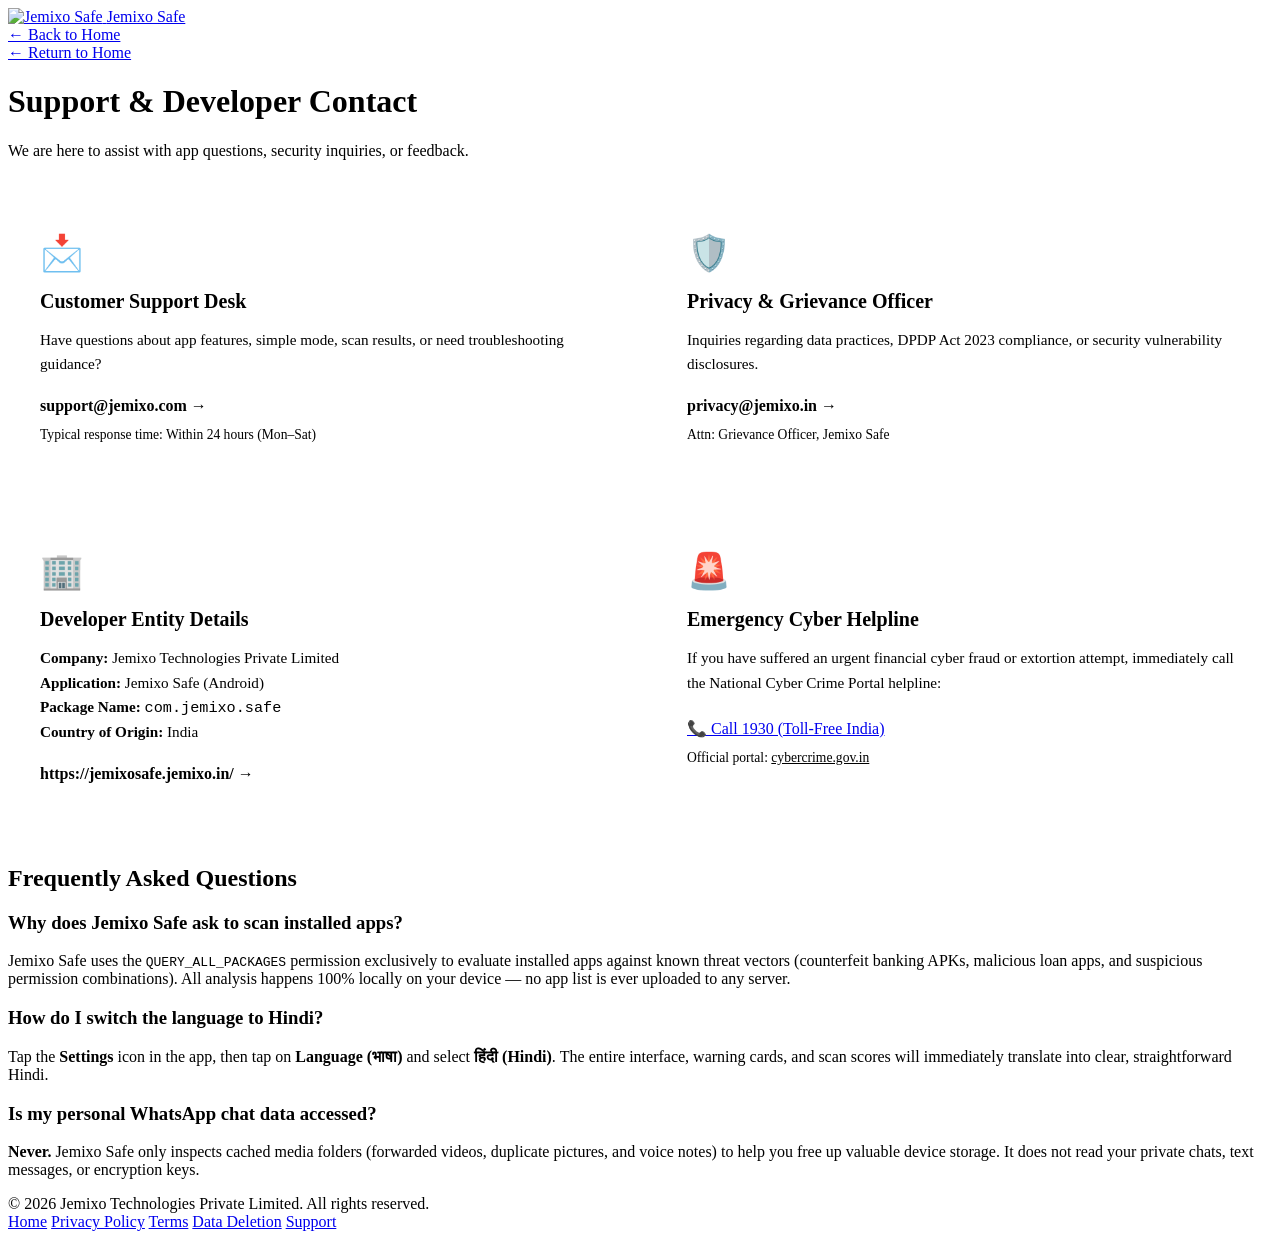
==== web_landing/contact.html @ 4de8e536 "feat: Hindi localization, app branding, WhatsApp cleaner fixes, Play Store assets and landing page" ====
<!DOCTYPE html>
<html lang="en">
<head>
  <meta charset="UTF-8">
  <meta name="viewport" content="width=device-width, initial-scale=1.0">
  <title>Contact & Developer Support — Jemixo Safe</title>
  <meta name="description" content="Get help, report bugs, or contact the Jemixo Safe security team. Official developer contact for Google Play Store and customer support.">
  <link rel="icon" type="image/png" href="/images/appicon.png">
  <link rel="stylesheet" href="/styles.css">
  <style>
    .contact-grid {
      display: grid;
      grid-template-columns: 1fr 1fr;
      gap: 30px;
      margin-top: 40px;
    }
    .contact-card {
      background: var(--bg-card);
      border: 1px solid var(--border-color);
      border-radius: var(--radius-lg);
      padding: 32px;
      transition: transform 0.2s ease, border-color 0.2s ease;
    }
    .contact-card:hover {
      border-color: var(--emerald-500);
      transform: translateY(-2px);
    }
    .contact-card-icon {
      font-size: 2.2rem;
      margin-bottom: 16px;
      display: inline-block;
    }
    .contact-card-title {
      font-size: 1.25rem;
      font-weight: 700;
      color: var(--text-primary);
      margin-bottom: 8px;
    }
    .contact-card-desc {
      color: var(--text-secondary);
      font-size: 0.95rem;
      line-height: 1.6;
      margin-bottom: 20px;
    }
    .contact-card-link {
      display: inline-flex;
      align-items: center;
      gap: 8px;
      color: var(--emerald-400);
      font-weight: 600;
      text-decoration: none;
      word-break: break-all;
    }
    .contact-card-link:hover {
      text-decoration: underline;
    }
    .support-faq {
      margin-top: 50px;
    }
    @media (max-width: 768px) {
      .contact-grid {
        grid-template-columns: 1fr;
      }
    }
  </style>
</head>
<body>

  <nav class="navbar">
    <div class="container nav-wrapper">
      <a href="/" class="brand">
        <img src="/images/appicon.png" alt="Jemixo Safe" class="brand-icon">
        <span class="brand-text">Jemixo Safe</span>
      </a>
      <div class="nav-actions">
        <a href="/" class="btn btn-outline btn-sm">&larr; Back to Home</a>
      </div>
    </div>
  </nav>

  <main class="legal-page">
    <div class="container">
      <div class="legal-header">
        <a href="/" class="legal-back-btn">&larr; Return to Home</a>
        <h1 class="legal-title">Support & Developer Contact</h1>
        <p class="legal-meta">We are here to assist with app questions, security inquiries, or feedback.</p>
      </div>

      <div class="contact-grid">
        <div class="contact-card">
          <div class="contact-card-icon">📩</div>
          <div class="contact-card-title">Customer Support Desk</div>
          <p class="contact-card-desc">Have questions about app features, simple mode, scan results, or need troubleshooting guidance?</p>
          <a href="mailto:support@jemixo.com" class="contact-card-link">
            support@jemixo.com &rarr;
          </a>
          <p style="margin-top:12px; font-size:0.85rem; color:var(--text-muted);">Typical response time: Within 24 hours (Mon–Sat)</p>
        </div>

        <div class="contact-card">
          <div class="contact-card-icon">🛡️</div>
          <div class="contact-card-title">Privacy & Grievance Officer</div>
          <p class="contact-card-desc">Inquiries regarding data practices, DPDP Act 2023 compliance, or security vulnerability disclosures.</p>
          <a href="mailto:privacy@jemixo.in" class="contact-card-link">
            privacy@jemixo.in &rarr;
          </a>
          <p style="margin-top:12px; font-size:0.85rem; color:var(--text-muted);">Attn: Grievance Officer, Jemixo Safe</p>
        </div>

        <div class="contact-card">
          <div class="contact-card-icon">🏢</div>
          <div class="contact-card-title">Developer Entity Details</div>
          <p class="contact-card-desc">
            <strong>Company:</strong> Jemixo Technologies Private Limited<br>
            <strong>Application:</strong> Jemixo Safe (Android)<br>
            <strong>Package Name:</strong> <code>com.jemixo.safe</code><br>
            <strong>Country of Origin:</strong> India
          </p>
          <a href="https://jemixosafe.jemixo.in/" class="contact-card-link">
            https://jemixosafe.jemixo.in/ &rarr;
          </a>
        </div>

        <div class="contact-card" style="border-color:rgba(239, 68, 68, 0.3);">
          <div class="contact-card-icon">🚨</div>
          <div class="contact-card-title">Emergency Cyber Helpline</div>
          <p class="contact-card-desc">
            If you have suffered an urgent financial cyber fraud or extortion attempt, immediately call the National Cyber Crime Portal helpline:
          </p>
          <a href="tel:1930" class="btn btn-primary btn-sm" style="display:inline-block; margin-top:4px;">
            📞 Call 1930 (Toll-Free India)
          </a>
          <p style="margin-top:12px; font-size:0.85rem; color:var(--text-muted);">Official portal: <a href="https://cybercrime.gov.in" target="_blank" rel="noopener" style="color:var(--emerald-400);">cybercrime.gov.in</a></p>
        </div>
      </div>

      <div class="legal-content support-faq">
        <h2>Frequently Asked Questions</h2>
        
        <h3>Why does Jemixo Safe ask to scan installed apps?</h3>
        <p>
          Jemixo Safe uses the <code>QUERY_ALL_PACKAGES</code> permission exclusively to evaluate installed apps against known threat vectors (counterfeit banking APKs, malicious loan apps, and suspicious permission combinations). All analysis happens 100% locally on your device — no app list is ever uploaded to any server.
        </p>

        <h3>How do I switch the language to Hindi?</h3>
        <p>
          Tap the <strong>Settings</strong> icon in the app, then tap on <strong>Language (भाषा)</strong> and select <strong>हिंदी (Hindi)</strong>. The entire interface, warning cards, and scan scores will immediately translate into clear, straightforward Hindi.
        </p>

        <h3>Is my personal WhatsApp chat data accessed?</h3>
        <p>
          <strong>Never.</strong> Jemixo Safe only inspects cached media folders (forwarded videos, duplicate pictures, and voice notes) to help you free up valuable device storage. It does not read your private chats, text messages, or encryption keys.
        </p>
      </div>
    </div>
  </main>

  <footer class="footer">
    <div class="container footer-bottom">
      <div>&copy; 2026 Jemixo Technologies Private Limited. All rights reserved.</div>
      <div class="footer-legal-links">
        <a href="/">Home</a>
        <a href="/privacy-policy">Privacy Policy</a>
        <a href="/terms">Terms</a>
        <a href="/data-deletion">Data Deletion</a>
        <a href="/contact">Support</a>
      </div>
    </div>
  </footer>

</body>
</html>
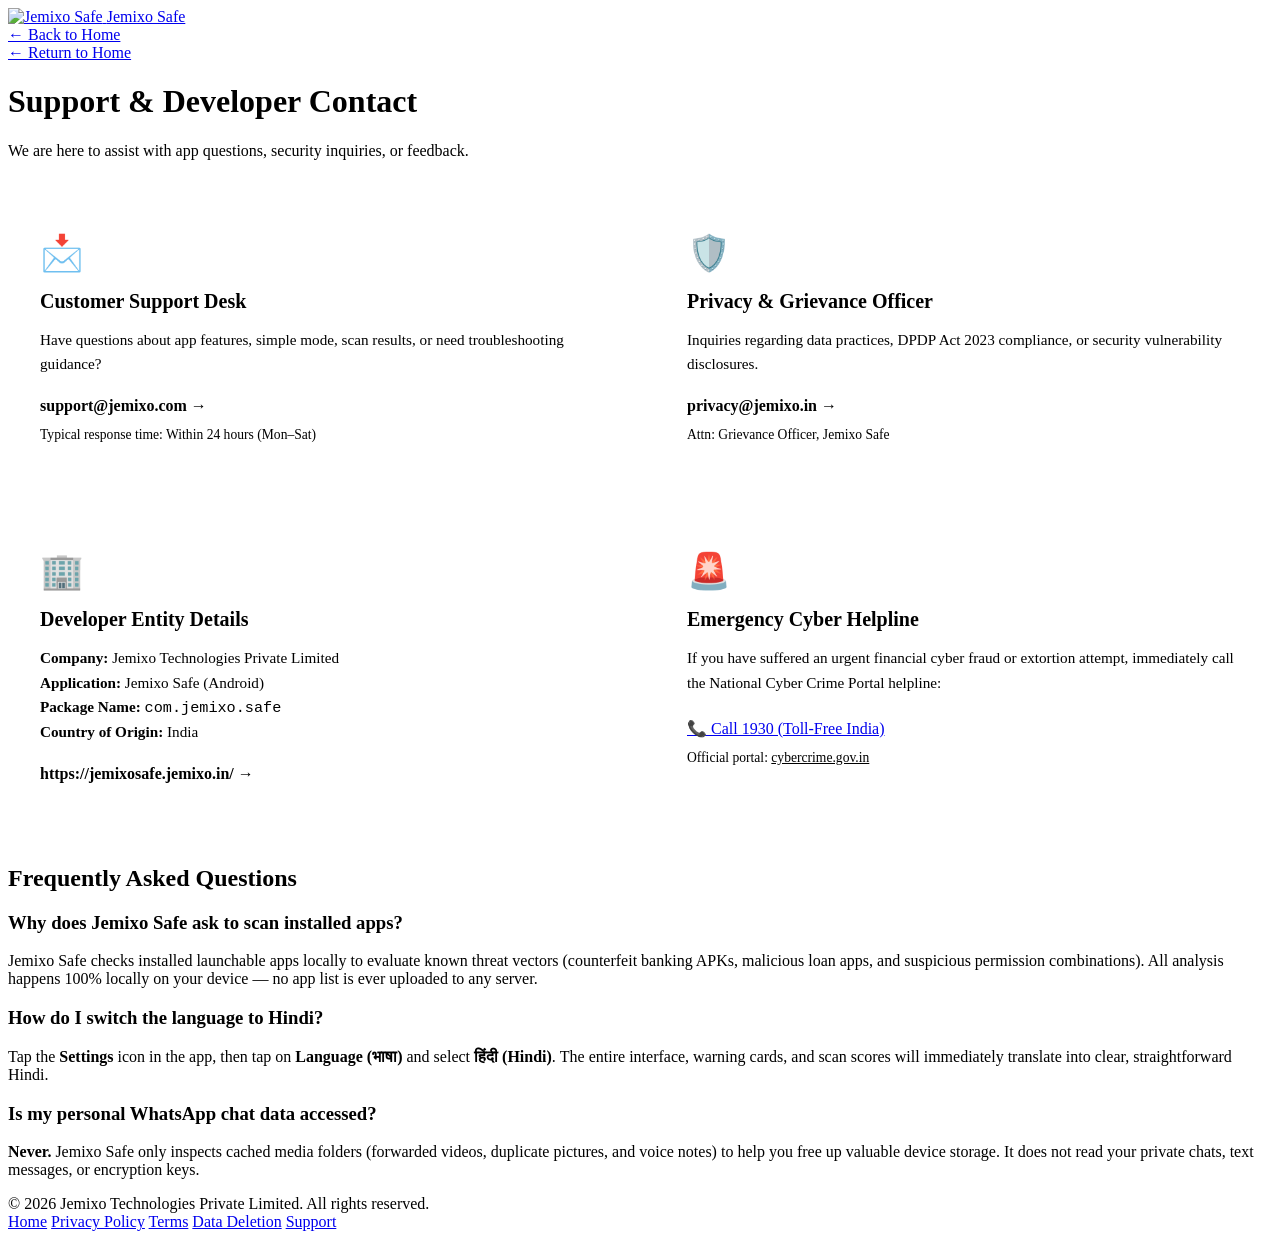
==== commit a2794908: "chore: remove QUERY_ALL_PACKAGES and bump version to 1.0.1+2" ====
--- a/web_landing/contact.html
+++ b/web_landing/contact.html
@@ -139,7 +139,7 @@
         
         <h3>Why does Jemixo Safe ask to scan installed apps?</h3>
         <p>
-          Jemixo Safe uses the <code>QUERY_ALL_PACKAGES</code> permission exclusively to evaluate installed apps against known threat vectors (counterfeit banking APKs, malicious loan apps, and suspicious permission combinations). All analysis happens 100% locally on your device — no app list is ever uploaded to any server.
+          Jemixo Safe checks installed launchable apps locally to evaluate known threat vectors (counterfeit banking APKs, malicious loan apps, and suspicious permission combinations). All analysis happens 100% locally on your device — no app list is ever uploaded to any server.
         </p>
 
         <h3>How do I switch the language to Hindi?</h3>
